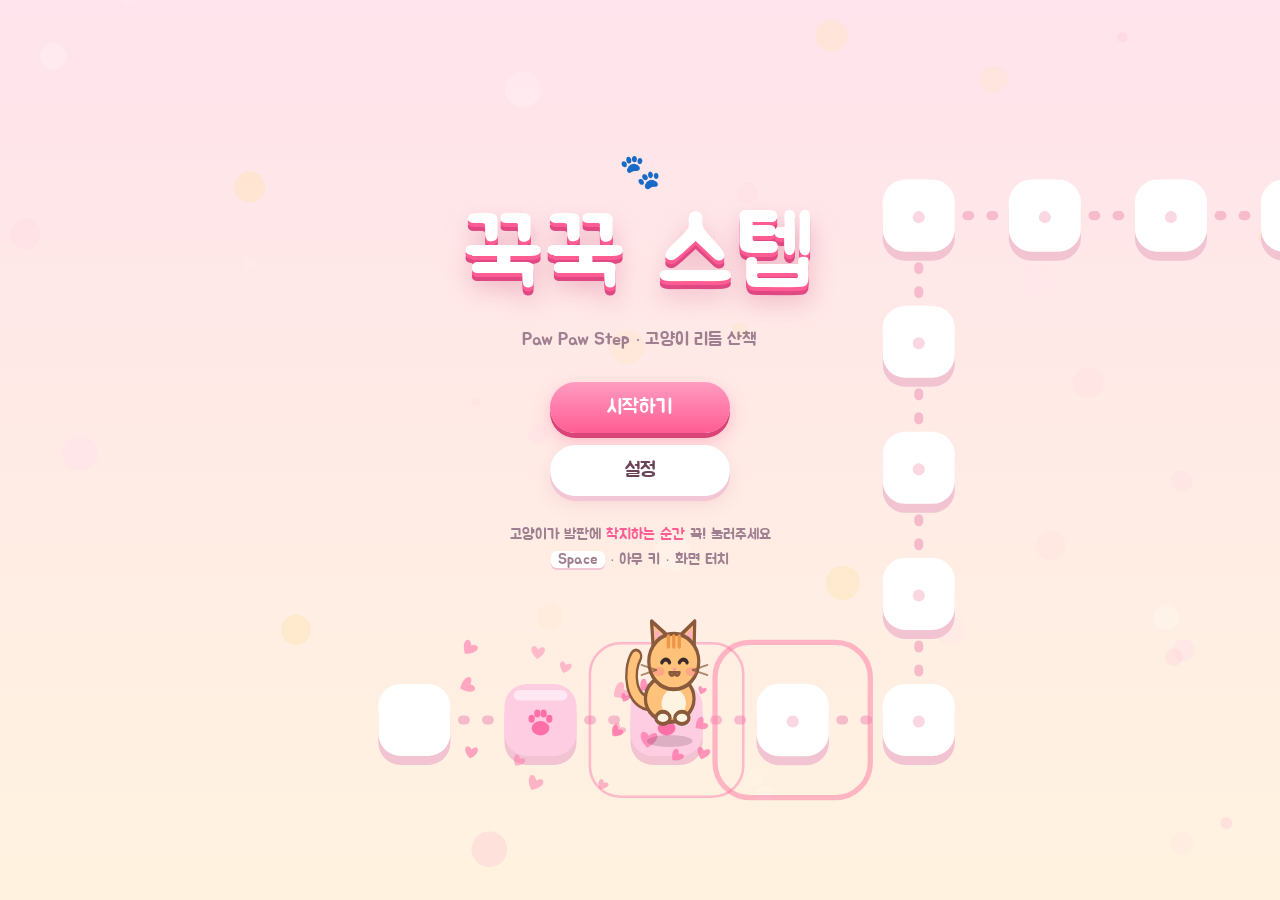
==== index.html @ 3e30dc60 "Add Paw Paw Step: cute cat one-button rhythm game framework Co-Authored-By: Claude Opus 5.5 <noreply" ====
<!doctype html>
<html lang="ko">
<head>
  <meta charset="utf-8" />
  <meta name="viewport" content="width=device-width, initial-scale=1, viewport-fit=cover, user-scalable=no" />
  <title>꾹꾹 스텝</title>
  <link rel="preconnect" href="https://fonts.googleapis.com" />
  <link rel="preconnect" href="https://fonts.gstatic.com" crossorigin />
  <link href="https://fonts.googleapis.com/css2?family=Jua&display=swap" rel="stylesheet" />
  <link rel="stylesheet" href="css/style.css" />
</head>
<body>
  <canvas id="game"></canvas>

  <!-- 인게임 HUD -->
  <div id="hud" class="hidden">
    <button id="btn-pause" class="icon-btn" aria-label="일시정지">❚❚</button>
    <div id="lives" aria-label="남은 목숨"></div>
    <div id="combo"><span id="combo-num">0</span><small>COMBO</small></div>
    <div id="acc">100.0%</div>
    <div id="level-name"></div>
    <div id="progress"><div id="progress-fill"></div></div>
  </div>

  <!-- 타이틀 -->
  <section id="screen-title" class="screen active">
    <div class="title-wrap">
      <div class="logo">
        <span class="logo-paw">🐾</span>
        <h1>꾹꾹 스텝</h1>
        <p class="logo-sub">Paw Paw Step · 고양이 리듬 산책</p>
      </div>
      <div class="menu">
        <button class="btn primary" data-go="select">시작하기</button>
        <button class="btn" data-go="settings">설정</button>
      </div>
      <p class="hint">고양이가 발판에 <b>착지하는 순간</b> 꾹! 눌러주세요<br/>
        <kbd>Space</kbd> · 아무 키 · 화면 터치</p>
    </div>
  </section>

  <!-- 레벨 선택 -->
  <section id="screen-select" class="screen">
    <div class="panel wide">
      <h2>어디로 산책 갈까?</h2>
      <div class="skin-row">
        <span class="label">오늘의 고양이</span>
        <div id="skins"></div>
      </div>
      <div id="levels" class="level-grid"></div>
      <button class="btn small ghost" data-go="title">← 돌아가기</button>
    </div>
  </section>

  <!-- 설정 -->
  <section id="screen-settings" class="screen">
    <div class="panel">
      <h2>설정</h2>
      <label class="field">
        <span>볼륨 <em id="vol-val"></em></span>
        <input id="opt-volume" type="range" min="0" max="100" step="1" />
      </label>
      <label class="field">
        <span>싱크 보정 <em id="off-val"></em></span>
        <input id="opt-offset" type="range" min="-200" max="200" step="5" />
        <small>판정이 자꾸 "느려요"라면 +, "빨라요"라면 − 쪽으로</small>
      </label>
      <label class="field row">
        <span>구경 모드 (자동 플레이)</span>
        <input id="opt-auto" type="checkbox" />
      </label>
      <button class="btn small ghost" data-go="title">← 돌아가기</button>
    </div>
  </section>

  <!-- 일시정지 -->
  <section id="screen-pause" class="screen">
    <div class="panel">
      <h2>잠깐 쉬는 중…</h2>
      <div class="menu">
        <button class="btn primary" id="btn-resume">계속하기</button>
        <button class="btn" id="btn-retry-p">처음부터</button>
        <button class="btn ghost" id="btn-quit">나가기</button>
      </div>
    </div>
  </section>

  <!-- 결과 -->
  <section id="screen-result" class="screen">
    <div class="panel">
      <p id="res-title" class="res-title"></p>
      <div id="res-rank" class="rank">S</div>
      <div id="res-badges" class="badges"></div>
      <div class="res-acc"><span id="res-acc">100%</span><small>정확도</small></div>
      <ul class="res-counts">
        <li class="c-perfect"><b id="res-perfect">0</b><span>Purrfect</span></li>
        <li class="c-great"><b id="res-great">0</b><span>Nice</span></li>
        <li class="c-good"><b id="res-good">0</b><span>Good</span></li>
        <li class="c-miss"><b id="res-miss">0</b><span>Miss</span></li>
      </ul>
      <p class="res-combo">최대 콤보 <b id="res-combo">0</b></p>
      <div class="menu row">
        <button class="btn primary" id="btn-retry">다시하기</button>
        <button class="btn" id="btn-back">레벨 선택</button>
      </div>
    </div>
  </section>

  <script src="js/levels.js"></script>
  <script src="js/chart.js"></script>
  <script src="js/audio.js"></script>
  <script src="js/game.js"></script>
  <script src="js/render.js"></script>
  <script src="js/main.js"></script>
</body>
</html>
---- css/style.css ----
:root {
  --ink: #6b4357;
  --ink-soft: #a07f90;
  --pink: #ff7fa8;
  --pink-deep: #ff5c93;
  --cream: #fffaf4;
  --glass: rgba(255, 255, 255, 0.78);
  --shadow: 0 10px 30px rgba(160, 80, 120, 0.18);
  --perfect: #ff6fa8;
  --great: #56b8ff;
  --good: #7fd37f;
  --miss: #a69fb3;
}

* { box-sizing: border-box; -webkit-tap-highlight-color: transparent; }

html, body {
  margin: 0;
  height: 100%;
  overflow: hidden;
  background: #ffe9ef;
  font-family: 'Jua', 'Apple SD Gothic Neo', 'Malgun Gothic', sans-serif;
  color: var(--ink);
  user-select: none;
  -webkit-user-select: none;
  touch-action: manipulation;
}

#game { position: fixed; inset: 0; display: block; }

.hidden { display: none !important; }

/* ---------- 화면 공통 ---------- */
.screen {
  position: fixed;
  inset: 0;
  display: flex;
  align-items: center;
  justify-content: center;
  padding: 16px;
  opacity: 0;
  pointer-events: none;
  transition: opacity 0.25s ease;
}
.screen.active { opacity: 1; pointer-events: auto; }
#screen-pause, #screen-result { background: rgba(70, 40, 70, 0.18); backdrop-filter: blur(3px); }

.panel {
  width: min(420px, 100%);
  max-height: calc(100vh - 32px);
  overflow-y: auto;
  background: var(--glass);
  backdrop-filter: blur(12px);
  border: 3px solid rgba(255, 255, 255, 0.9);
  border-radius: 28px;
  padding: 26px 24px;
  box-shadow: var(--shadow);
  text-align: center;
  transform: translateY(12px) scale(0.98);
  transition: transform 0.3s cubic-bezier(.2, 1.4, .4, 1);
}
.screen.active .panel { transform: none; }
.panel.wide { width: min(760px, 100%); }
.panel h2 { margin: 0 0 18px; font-size: 26px; font-weight: 400; }

/* ---------- 버튼 ---------- */
.menu { display: flex; flex-direction: column; gap: 12px; align-items: center; }
.menu.row { flex-direction: row; justify-content: center; flex-wrap: wrap; margin-top: 18px; }

.btn {
  font-family: inherit;
  font-size: 20px;
  color: var(--ink);
  background: #fff;
  border: none;
  border-radius: 999px;
  padding: 13px 34px;
  min-width: 180px;
  cursor: pointer;
  box-shadow: 0 5px 0 #f3c6d6, 0 8px 18px rgba(200, 100, 140, 0.15);
  transition: transform 0.12s ease, box-shadow 0.12s ease;
}
.btn:hover { transform: translateY(-2px) scale(1.03); }
.btn:active { transform: translateY(3px); box-shadow: 0 2px 0 #f3c6d6; }
.btn.primary { background: linear-gradient(180deg, #ff9cc0, var(--pink-deep)); color: #fff; box-shadow: 0 5px 0 #d94479, 0 8px 18px rgba(255, 92, 147, 0.35); }
.btn.primary:active { box-shadow: 0 2px 0 #d94479; }
.btn.ghost { background: transparent; box-shadow: none; color: var(--ink-soft); }
.btn.small { font-size: 16px; padding: 9px 20px; min-width: 0; margin-top: 16px; }

.icon-btn {
  font-family: inherit;
  border: none;
  width: 44px; height: 44px;
  border-radius: 50%;
  background: rgba(255, 255, 255, 0.8);
  color: var(--ink);
  font-size: 14px;
  letter-spacing: -2px;
  cursor: pointer;
  box-shadow: 0 3px 0 rgba(0, 0, 0, 0.08);
}

/* ---------- 타이틀 ---------- */
.title-wrap { text-align: center; margin-top: -18vh; }
.logo h1 {
  margin: 0;
  font-size: clamp(54px, 13vw, 96px);
  font-weight: 400;
  color: #fff;
  letter-spacing: 2px;
  text-shadow: 0 4px 0 var(--pink-deep), 0 8px 0 #e04883, 0 14px 24px rgba(200, 60, 110, 0.35);
  animation: bob 2.4s ease-in-out infinite;
}
.logo-paw { font-size: 34px; display: inline-block; animation: wiggle 1.6s ease-in-out infinite; }
.logo-sub { margin: 14px 0 30px; color: var(--ink-soft); font-size: 18px; }
.hint { margin-top: 26px; color: var(--ink-soft); font-size: 15px; line-height: 1.7; }
.hint b { color: var(--pink-deep); font-weight: 400; }
kbd {
  font-family: inherit;
  background: #fff;
  border-radius: 6px;
  padding: 1px 7px;
  box-shadow: 0 2px 0 #f0c5d4;
}

@keyframes bob { 0%, 100% { transform: translateY(0); } 50% { transform: translateY(-8px); } }
@keyframes wiggle { 0%, 100% { transform: rotate(-12deg); } 50% { transform: rotate(12deg); } }

/* ---------- 레벨 선택 ---------- */
.skin-row { display: flex; align-items: center; justify-content: center; gap: 12px; margin-bottom: 18px; flex-wrap: wrap; }
.skin-row .label { color: var(--ink-soft); }
#skins { display: flex; gap: 10px; }
.skin {
  background: #fff;
  border: 3px solid transparent;
  border-radius: 18px;
  padding: 4px 6px 2px;
  cursor: pointer;
  font-family: inherit;
  color: var(--ink);
  font-size: 13px;
  transition: transform 0.15s;
}
.skin canvas { display: block; width: 64px; height: 64px; }
.skin.sel { border-color: var(--pink); transform: scale(1.06); }

.level-grid { display: grid; grid-template-columns: repeat(auto-fit, minmax(190px, 1fr)); gap: 14px; }
.level-card {
  position: relative;
  border: none;
  border-radius: 22px;
  padding: 18px 16px 16px;
  text-align: left;
  cursor: pointer;
  font-family: inherit;
  color: var(--c-text, var(--ink));
  background: linear-gradient(160deg, var(--c-top), var(--c-bottom));
  box-shadow: 0 6px 0 rgba(0, 0, 0, 0.08), 0 10px 20px rgba(120, 60, 100, 0.15);
  transition: transform 0.15s ease;
  overflow: hidden;
}
.level-card:hover { transform: translateY(-4px) rotate(-1deg); }
.level-card:active { transform: translateY(2px); }
.level-card .lv-name { font-size: 22px; display: block; }
.level-card .lv-sub { font-size: 13px; opacity: 0.75; display: block; margin-bottom: 12px; }
.level-card .lv-meta { display: flex; justify-content: space-between; font-size: 14px; opacity: 0.9; }
.level-card .lv-best {
  position: absolute; top: 12px; right: 12px;
  width: 38px; height: 38px; border-radius: 50%;
  display: grid; place-items: center;
  background: rgba(255, 255, 255, 0.85);
  color: var(--pink-deep);
  font-size: 20px;
}
.level-card .lv-best.none { color: #ccc; font-size: 14px; }

/* ---------- 설정 ---------- */
.field { display: block; text-align: left; margin-bottom: 18px; }
.field span { display: flex; justify-content: space-between; margin-bottom: 6px; }
.field em { font-style: normal; color: var(--pink-deep); }
.field small { color: var(--ink-soft); font-size: 13px; }
.field.row { display: flex; justify-content: space-between; align-items: center; }
.field.row span { margin: 0; }
input[type='range'] { width: 100%; accent-color: var(--pink); }
input[type='checkbox'] { width: 22px; height: 22px; accent-color: var(--pink); }

/* ---------- HUD ---------- */
#hud { position: fixed; inset: 0; pointer-events: none; }
#hud > * { position: absolute; }
#btn-pause { top: 16px; left: 16px; pointer-events: auto; }
#lives { top: 22px; left: 72px; display: flex; gap: 3px; font-size: 20px; }
#lives .h { color: #ff6f9c; text-shadow: 0 2px 0 rgba(255, 255, 255, 0.8); transition: transform 0.3s, color 0.3s; }
#lives .h.lost { color: rgba(140, 120, 150, 0.3); transform: scale(0.8); }
#combo { top: 14px; left: 50%; transform: translateX(-50%); text-align: center; line-height: 1; }
#combo-num { display: block; font-size: 44px; color: #fff; text-shadow: 0 3px 0 var(--pink-deep), 0 6px 14px rgba(200, 60, 110, 0.3); }
#combo small { font-size: 13px; color: var(--ink-soft); letter-spacing: 2px; }
#combo.bump #combo-num { animation: bump 0.18s ease-out; }
#combo.zero { opacity: 0; transition: opacity 0.3s; }
#acc { top: 22px; right: 18px; font-size: 22px; color: #fff; text-shadow: 0 2px 0 rgba(160, 80, 120, 0.6); }
#level-name { bottom: 26px; left: 18px; font-size: 15px; color: var(--ink-soft); }
#progress { left: 0; right: 0; bottom: 0; height: 7px; background: rgba(255, 255, 255, 0.5); }
#progress-fill { height: 100%; width: 0; background: linear-gradient(90deg, #ffb0cc, var(--pink-deep)); border-radius: 0 4px 4px 0; transition: width 0.15s linear; }
#hud.night #level-name, #hud.night #combo small { color: #e4dbff; }
@keyframes bump { from { transform: scale(1.3); } to { transform: scale(1); } }

/* ---------- 결과 ---------- */
.res-title { margin: 0 0 6px; font-size: 22px; }
.rank {
  font-size: 96px;
  line-height: 1.1;
  color: #fff;
  text-shadow: 0 5px 0 var(--pink-deep), 0 12px 24px rgba(200, 60, 110, 0.35);
  animation: pop 0.6s cubic-bezier(.2, 1.6, .4, 1);
}
.rank.F { text-shadow: 0 5px 0 #9a8aa6, 0 12px 24px rgba(80, 60, 100, 0.3); }
@keyframes pop { from { transform: scale(0.2) rotate(-20deg); opacity: 0; } to { transform: none; opacity: 1; } }
.badges { display: flex; justify-content: center; gap: 8px; min-height: 26px; margin: 4px 0 10px; flex-wrap: wrap; }
.badge { background: var(--pink); color: #fff; border-radius: 999px; padding: 3px 12px; font-size: 14px; }
.badge.gold { background: linear-gradient(90deg, #ffc65c, #ff8fb8); }
.res-acc span { font-size: 34px; }
.res-acc small { display: block; color: var(--ink-soft); font-size: 13px; }
.res-counts { list-style: none; padding: 0; margin: 16px 0 6px; display: grid; grid-template-columns: repeat(4, 1fr); gap: 6px; }
.res-counts li { background: #fff; border-radius: 14px; padding: 8px 2px; }
.res-counts b { display: block; font-size: 22px; font-weight: 400; }
.res-counts span { font-size: 12px; color: var(--ink-soft); }
.c-perfect b { color: var(--perfect); }
.c-great b { color: var(--great); }
.c-good b { color: var(--good); }
.c-miss b { color: var(--miss); }
.res-combo { color: var(--ink-soft); margin: 10px 0 0; }
.res-combo b { color: var(--ink); font-weight: 400; }

@media (max-width: 520px) {
  #lives { top: 70px; left: 18px; font-size: 17px; }
  #acc { font-size: 18px; }
  .btn { min-width: 150px; font-size: 18px; }
  .menu.row .btn { min-width: 120px; padding: 12px 20px; }
}
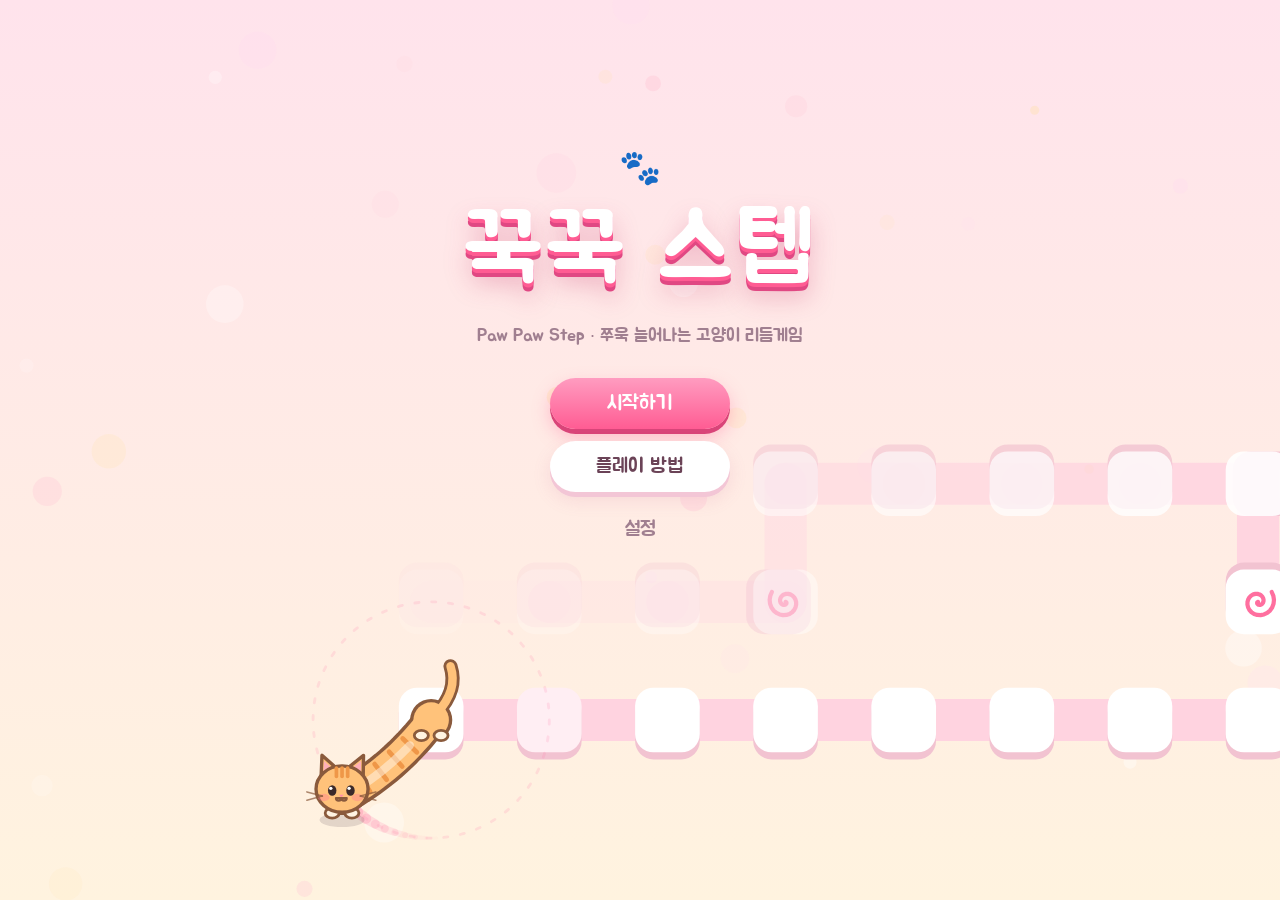
==== commit 7c49f903: "Stretchy spinning cat mechanic, 4 tiered songs and maps, new synth engine - Cat body stretches and o" ====
--- a/index.html
+++ b/index.html
@@ -28,14 +28,35 @@
       <div class="logo">
         <span class="logo-paw">🐾</span>
         <h1>꾹꾹 스텝</h1>
-        <p class="logo-sub">Paw Paw Step · 고양이 리듬 산책</p>
+        <p class="logo-sub">Paw Paw Step · 쭈욱 늘어나는 고양이 리듬게임</p>
       </div>
       <div class="menu">
         <button class="btn primary" data-go="select">시작하기</button>
-        <button class="btn" data-go="settings">설정</button>
+        <button class="btn" data-go="howto">플레이 방법</button>
+        <button class="btn ghost" data-go="settings">설정</button>
       </div>
-      <p class="hint">고양이가 발판에 <b>착지하는 순간</b> 꾹! 눌러주세요<br/>
-        <kbd>Space</kbd> · 아무 키 · 화면 터치</p>
+    </div>
+  </section>
+
+  <!-- 플레이 방법 -->
+  <section id="screen-howto" class="screen">
+    <div class="panel">
+      <h2>플레이 방법</h2>
+      <ol class="howto">
+        <li>고양이 한쪽 끝은 발판을 꾹 밟고, 몸을 <b>쭈욱 늘려</b> 다른 쪽 끝을 빙글빙글 돌려요.</li>
+        <li>도는 끝이 <b>다음 발판에 닿는 순간</b> 아무 키나 화면을 꾹!<br/>그러면 앞발 ↔ 엉덩이가 번갈아 발판을 밟아요.</li>
+        <li>도는 속도는 항상 일정해요. 그래서 <b>길이 꺾인 각도가 곧 박자</b>예요.</li>
+      </ol>
+      <div class="angle-table">
+        <div><span class="ang">━━</span>직진<b>1박</b></div>
+        <div><span class="ang">┓</span>안쪽 직각<b>½박</b></div>
+        <div><span class="ang">┏</span>바깥쪽 직각<b>1½박</b></div>
+        <div><span class="ang">∠</span>뾰족 135°<b>¼박</b></div>
+        <div><span class="ang">🌀</span>빙글 발판<b>회전 반대</b></div>
+        <div><span class="ang">+1</span>바퀴 발판<b>한 바퀴 더</b></div>
+      </div>
+      <p class="tip">앞에 놓인 길 모양을 보면 다가올 리듬을 미리 읽을 수 있어요!</p>
+      <button class="btn small ghost" data-go="title">← 돌아가기</button>
     </div>
   </section>
 
@@ -48,7 +69,11 @@
         <div id="skins"></div>
       </div>
       <div id="levels" class="level-grid"></div>
-      <button class="btn small ghost" data-go="title">← 돌아가기</button>
+      <div id="detail" class="detail"></div>
+      <div class="menu row">
+        <button class="btn ghost" data-go="title">← 뒤로</button>
+        <button class="btn primary" id="btn-play">플레이 ▶</button>
+      </div>
     </div>
   </section>
 
@@ -57,13 +82,17 @@
     <div class="panel">
       <h2>설정</h2>
       <label class="field">
-        <span>볼륨 <em id="vol-val"></em></span>
-        <input id="opt-volume" type="range" min="0" max="100" step="1" />
+        <span>음악 볼륨 <em id="mvol-val"></em></span>
+        <input id="opt-mvol" type="range" min="0" max="100" step="1" />
+      </label>
+      <label class="field">
+        <span>효과음 볼륨 <em id="svol-val"></em></span>
+        <input id="opt-svol" type="range" min="0" max="100" step="1" />
       </label>
       <label class="field">
         <span>싱크 보정 <em id="off-val"></em></span>
         <input id="opt-offset" type="range" min="-200" max="200" step="5" />
-        <small>판정이 자꾸 "느려요"라면 +, "빨라요"라면 − 쪽으로</small>
+        <small>판정이 자꾸 "느려요"라면 + 쪽으로, "빨라요"라면 − 쪽으로</small>
       </label>
       <label class="field row">
         <span>구경 모드 (자동 플레이)</span>
@@ -91,7 +120,7 @@
       <p id="res-title" class="res-title"></p>
       <div id="res-rank" class="rank">S</div>
       <div id="res-badges" class="badges"></div>
-      <div class="res-acc"><span id="res-acc">100%</span><small>정확도</small></div>
+      <div class="res-acc"><span id="res-acc">100%</span><small id="res-acc-label">정확도</small></div>
       <ul class="res-counts">
         <li class="c-perfect"><b id="res-perfect">0</b><span>Purrfect</span></li>
         <li class="c-great"><b id="res-great">0</b><span>Nice</span></li>
@@ -106,6 +135,7 @@
     </div>
   </section>
 
+  <script src="js/songs.js"></script>
   <script src="js/levels.js"></script>
   <script src="js/chart.js"></script>
   <script src="js/audio.js"></script>
--- a/css/style.css
+++ b/css/style.css
@@ -236,3 +236,51 @@
   .btn { min-width: 150px; font-size: 18px; }
   .menu.row .btn { min-width: 120px; padding: 12px 20px; }
 }
+
+/* ---------- v2: 플레이 방법 ---------- */
+.howto { text-align: left; padding-left: 22px; margin: 0 0 16px; line-height: 1.6; font-size: 16px; }
+.howto li { margin-bottom: 8px; }
+.howto b { color: var(--pink-deep); font-weight: 400; }
+.angle-table { display: grid; grid-template-columns: repeat(2, 1fr); gap: 8px; margin-bottom: 12px; }
+.angle-table div { background: #fff; border-radius: 14px; padding: 8px 10px; display: flex; align-items: center; gap: 8px; font-size: 14px; text-align: left; }
+.angle-table .ang { width: 28px; text-align: center; color: var(--ink-soft); font-size: 16px; }
+.angle-table b { margin-left: auto; color: var(--pink-deep); font-weight: 400; }
+.tip { color: var(--ink-soft); font-size: 14px; margin: 4px 0 0; }
+
+/* ---------- v2: 레벨 선택 ---------- */
+.level-grid { grid-template-columns: repeat(auto-fit, minmax(150px, 1fr)); }
+.level-card { padding-top: 38px; border: 3px solid transparent; }
+.level-card.sel { border-color: #fff; box-shadow: 0 0 0 3px var(--pink), 0 10px 22px rgba(120, 60, 100, 0.25); transform: translateY(-3px); }
+.level-card .tier {
+  position: absolute; top: 12px; left: 14px;
+  font-size: 13px; color: #fff; border-radius: 999px; padding: 2px 10px;
+}
+.level-card .lv-name { font-size: 20px; }
+.level-card .lv-best { width: 32px; height: 32px; top: 8px; right: 8px; font-size: 17px; }
+.detail {
+  margin: 16px 0 0; min-height: 52px; background: rgba(255, 255, 255, 0.75); border-radius: 18px;
+  padding: 10px 16px; display: flex; flex-wrap: wrap; gap: 6px 18px; justify-content: center; align-items: center;
+  font-size: 15px; color: var(--ink-soft);
+}
+.detail b { color: var(--ink); font-weight: 400; }
+.detail .now { color: var(--pink-deep); }
+#screen-select .menu.row { margin-top: 14px; }
+#btn-play { min-width: 200px; }
+
+.title-wrap { margin-top: -22vh; }
+.menu .btn.ghost { min-width: 0; }
+
+@media (max-width: 520px) {
+  .panel { padding: 20px 14px; }
+  .panel h2 { font-size: 22px; margin-bottom: 12px; }
+  .skin-row { margin-bottom: 12px; }
+  .skin-row .label { display: none; }
+  .skin canvas { width: 50px; height: 50px; }
+  .level-grid { grid-template-columns: 1fr 1fr; gap: 10px; }
+  .level-card { padding: 34px 12px 12px; }
+  .level-card .lv-name { font-size: 17px; }
+  .level-card .lv-sub { display: none; }
+  .level-card .lv-meta { font-size: 12px; margin-top: 8px; }
+  .detail { font-size: 13px; gap: 4px 12px; padding: 8px 10px; }
+  .angle-table { grid-template-columns: 1fr; }
+}
